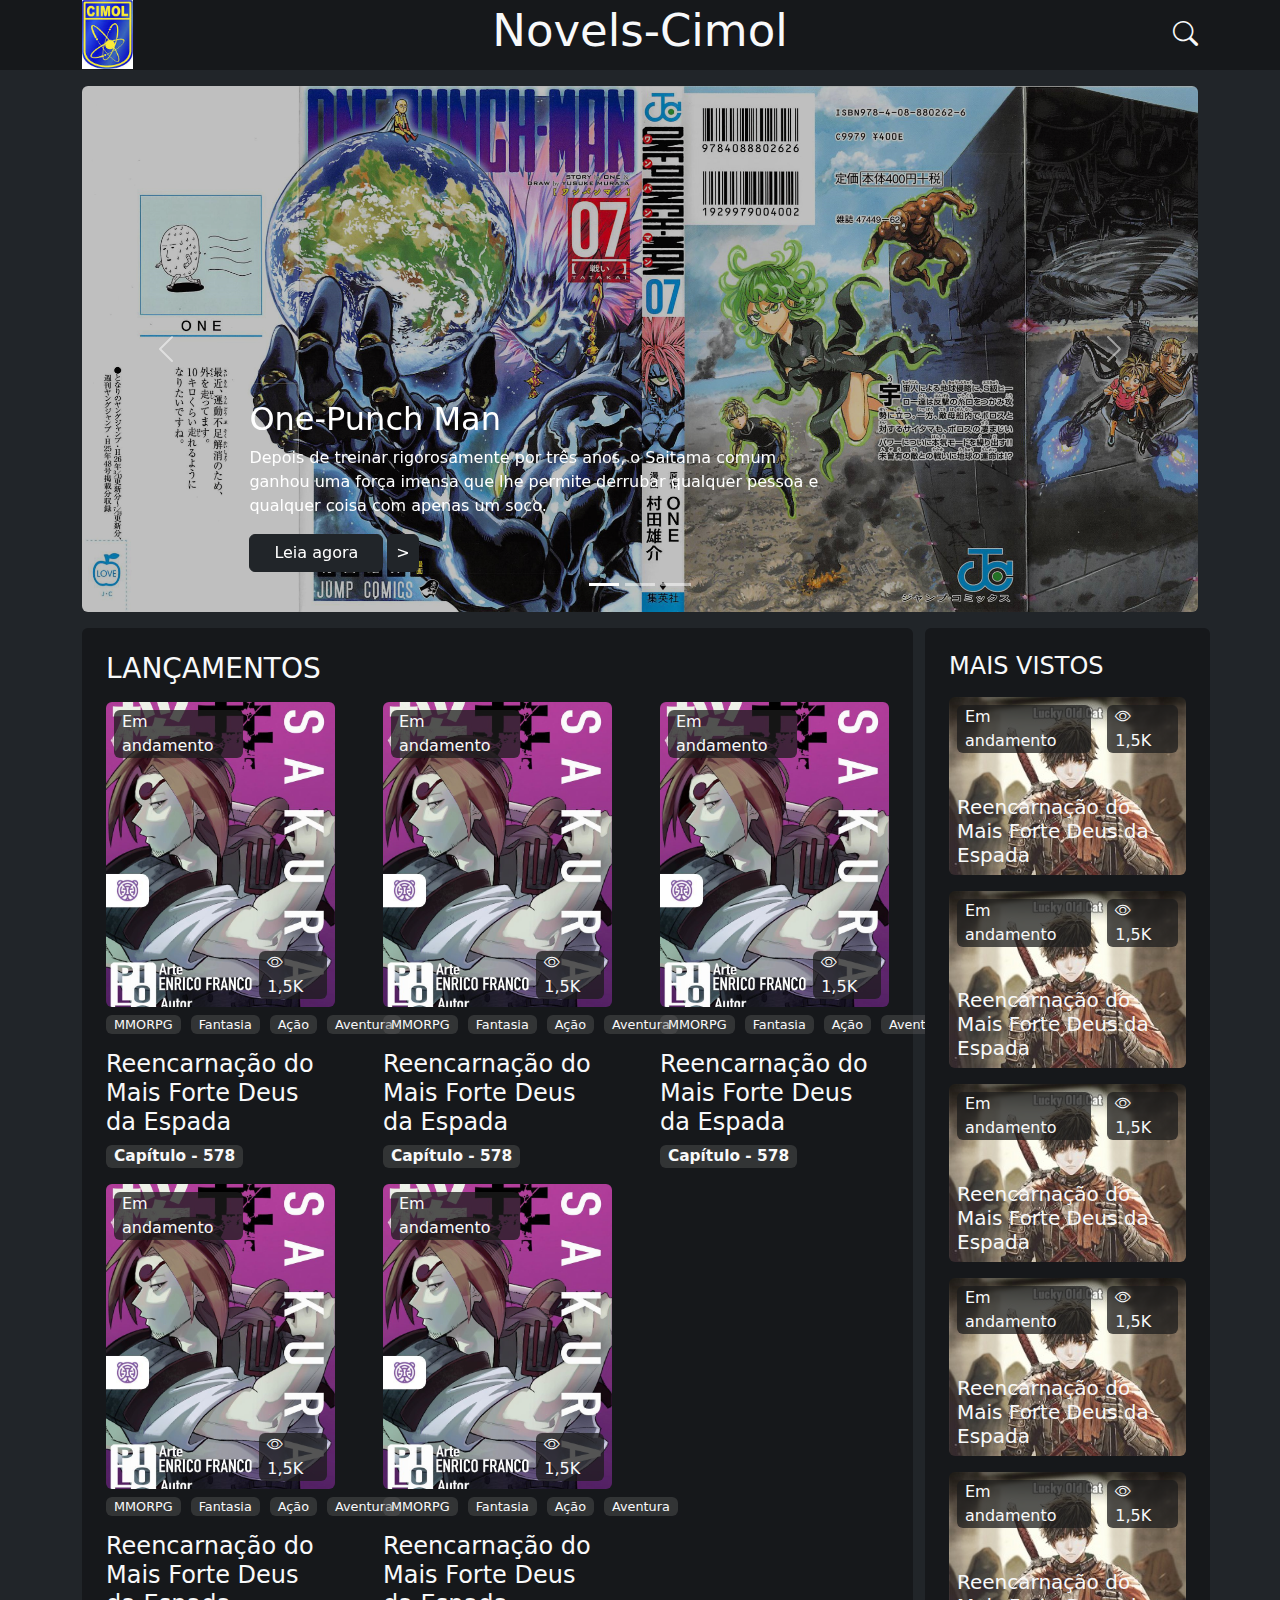
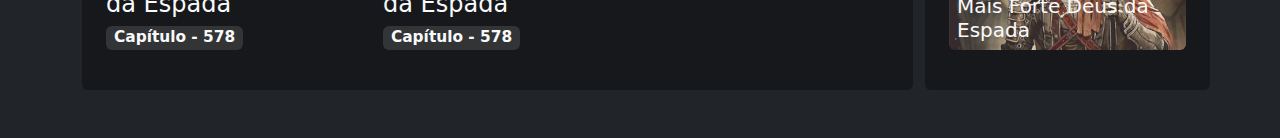
==== index.html @ 77d91a04 "Add files via upload" ====
<!DOCTYPE html>
<html lang="pt-br">
<head>
    <meta charset="UTF-8">
    <meta name="viewport" content="width=device-width, initial-scale=1.0">
    <title>Cimol-Novel</title>
    <link rel="stylesheet" href="https://cdn.jsdelivr.net/npm/bootstrap-icons@1.11.3/font/bootstrap-icons.min.css">
    <link href="https://cdn.jsdelivr.net/npm/bootstrap@5.3.3/dist/css/bootstrap.min.css" rel="stylesheet" integrity="sha384-QWTKZyjpPEjISv5WaRU9OFeRpok6YctnYmDr5pNlyT2bRjXh0JMhjY6hW+ALEwIH" crossorigin="anonymous">
    <link rel="stylesheet" href="style.css">
</head>
<body>
    <div style="background-color: #16181b;">
        <nav class="nave" >
            <div class="container">
                <div class="row text-light">
                    <div class="col">
                        <a href="index.html"><img src="imgs/cimol.jpeg" style="height: 69px"></a>
                    </div>
                    <div class="col text-center mt-1">
                        <h1 style="font-size: 45px;">Novels-Cimol<h1>
                    </div>
                    <div class="col d-flex justify-content-end">
                        <p>
                            <i class="bi bi-search" style="font-size: 25px;"></i>  
                        </p> 
                    </div>
                </div>
            </div>    
        </nav>
    </div>
    <div class="container">
        <div id="carouselExampleCaptions" class="carousel slide">
            <div class="carousel-indicators">
                <button type="button" data-bs-target="#carouselExampleCaptions" data-bs-slide-to="0" class="active" aria-current="true" aria-label="Slide 1"></button>
                <button type="button" data-bs-target="#carouselExampleCaptions" data-bs-slide-to="1" aria-label="Slide 2"></button>
                <button type="button" data-bs-target="#carouselExampleCaptions" data-bs-slide-to="2" aria-label="Slide 3"></button>
            </div>
            <div class="carousel-inner my-3 rounded">
                <div class="carousel-item active">
                    <a href="novel.html"><img src="imgs/oneP.jpg" class="d-block w-100 mx-auto" alt="..."></a>
                    <div class="carousel-caption d-none d-md-block">                        
                        <h2>One-Punch Man</h2>
                        <div class="sobre">
                            <p>Depois de treinar rigorosamente por três anos, o Saitama comum ganhou uma força imensa que lhe permite derrubar qualquer pessoa e qualquer coisa com apenas um soco.</p>
                        </div>
                        <div class="d-flex">
                            <a class="btn btn-dark fs-6 px-4" href="novel.html" role="button">Leia agora</a>
                            <a class="btn btn-dark fs-6 px-2 mx-1" href="novel.html" role="button">></a>
                        </div>
                    </div>
                </div>
                <div class="carousel-item">
                    <a href="novel.html"><img src="/imgs/tokyo-ghoul-0.jpg" class="d-block w-100 mx-auto" alt="..."></a>
                    <div class="text-right carousel-caption d-none d-md-block">
                        <h2>Tokyo Ghoul</h2>
                        <div class="sobre">
                            <p>Tokyo Ghoul é o título de uma série de mangá escrito e ilustrado por Sui Ishida. O primeiro capítulo do mangá foi lançado em 8 de setembro de 2011 na revista semanal Young Jump e o último em 18 de setembro de 2014.</p>
                        </div>
                        <div class="d-flex">
                            <a class="btn btn-dark fs-6 px-4" href="novel.html" role="button">Leia agora</a>
                            <a class="btn btn-dark fs-6 px-2 mx-1" href="novel.html" role="button">></a>
                        </div>
                    </div>
                </div>
                <div class="carousel-item">
                    <a href="novel.html"><img src="/imgs/toujuushi-v02.png" class="d-block w-100 mx-auto" alt="..."></a>
                    <div class="carousel-caption d-none d-md-block">
                        <h2>Toujuushi Bestialious</h2>
                        <div class="sobre">
                            <p>70 d.C. O mais poderoso império Roma começou a conquistar o mundo. A Europa inteira foi devastada pelo pé de Roman. Em Albion, para proteger sua terra natal, o Bravest Wyvern travou uma sangrenta batalha contra o invasor… O termo Bestiarii (闘獣士) refere-se àqueles que lutaram contra bestas, seja por meio de combate voluntário ou execução, durante a era romana antiga. Bestiarius refere-se a um único Bestiarii..</p>
                        </div>
                        <div class="d-flex">
                            <a class="btn btn-dark fs-6 px-4" href="novel.html" role="button">Leia agora</a>
                            <a class="btn btn-dark fs-6 px-2 mx-1" href="novel.html" role="button">></a>
                        </div>
                    </div>
                </div>
            </div>
            <button class="carousel-control-prev" type="button" data-bs-target="#carouselExampleCaptions" data-bs-slide="prev">
                <span class="carousel-control-prev-icon" aria-hidden="true"></span>
                <span class="visually-hidden">Previous</span>
            </button>
            <button class="carousel-control-next" type="button" data-bs-target="#carouselExampleCaptions" data-bs-slide="next">
                <span class="carousel-control-next-icon" aria-hidden="true"></span>
                <span class="visually-hidden">Next</span>
            </button>
          </div>
        <main class="row mb-5 ">
            <div class="col-12 col-lg-9 ">
                <div class="fundo-lanca rounded p-4">
                    <h3 class="text-light mb-3">LANÇAMENTOS</h3>
                    <div class="row gx-5">
                        <div class="col-12 col-md-6 col-lg-4">
                            <div class="img-capa overflow-hidden rounded">
                                <div class="d-flex justify-content-between h-100 w-100">
                                    <div>
                                        <p class="estado mx-2 my-2 rounded px-2 text-light">Em andamento</p>
                                    </div>
                                    <div class="align-self-end">
                                        <p class="estado mx-2 my-2 rounded px-2 text-light"><i class="bi bi-eye"></i> 1,5K</p>
                                    </div>
                                </div>
                            </div>
                            <div class="info">
                                <div class="d-flex text-light">
                                    <p class="rounded px-2">MMORPG</p>
                                    <p class="rounded px-2">Fantasia</p>
                                    <p class="rounded px-2">Ação</p>
                                    <p class="rounded px-2">Aventura</p>
                                </div>
                                <div class="d-flex text-light">
                                    <h4>Reencarnação do Mais Forte Deus da Espada</h4>
                                </div>
                                <div class="d-flex text-light">
                                    <p class="rounded px-2"><b>Capítulo - 578</b></p>
                                </div>
                            </div>
                        </div>
                        <div class="col-12 col-md-6 col-lg-4">
                            <div class="img-capa overflow-hidden rounded">
                                <div class="d-flex justify-content-between h-100 w-100">
                                    <div>
                                        <p class="estado mx-2 my-2 rounded px-2 text-light">Em andamento</p>
                                    </div>
                                    <div class="align-self-end">
                                        <p class="estado mx-2 my-2 rounded px-2 text-light"><i class="bi bi-eye"></i> 1,5K</p>
                                    </div>
                                </div>
                            </div>
                            <div class="info">
                                <div class="d-flex text-light">
                                    <p class="rounded px-2">MMORPG</p>
                                    <p class="rounded px-2">Fantasia</p>
                                    <p class="rounded px-2">Ação</p>
                                    <p class="rounded px-2">Aventura</p>
                                </div>
                                <div class="d-flex text-light">
                                    <h4>Reencarnação do Mais Forte Deus da Espada</h4>
                                </div>
                                <div class="d-flex text-light">
                                    <p class="rounded px-2"><b>Capítulo - 578</b></p>
                                </div>
                            </div>
                        </div>
                        <div class="col-12 col-md-6 col-lg-4">
                            <div class="img-capa overflow-hidden rounded">
                                <div class="d-flex justify-content-between h-100 w-100">
                                    <div>
                                        <p class="estado mx-2 my-2 rounded px-2 text-light">Em andamento</p>
                                    </div>
                                    <div class="align-self-end">
                                        <p class="estado mx-2 my-2 rounded px-2 text-light"><i class="bi bi-eye"></i> 1,5K</p>
                                    </div>
                                </div>
                            </div>
                            <div class="info">
                                <div class="d-flex text-light">
                                    <p class="rounded px-2">MMORPG</p>
                                    <p class="rounded px-2">Fantasia</p>
                                    <p class="rounded px-2">Ação</p>
                                    <p class="rounded px-2">Aventura</p>
                                </div>
                                <div class="d-flex text-light">
                                    <h4>Reencarnação do Mais Forte Deus da Espada</h4>
                                </div>
                                <div class="d-flex text-light">
                                    <p class="rounded px-2"><b>Capítulo - 578</b></p>
                                </div>
                            </div>
                        </div>
                        <div class="col-12 col-md-6 col-lg-4">
                            <div class="img-capa overflow-hidden rounded">
                                <div class="d-flex justify-content-between h-100 w-100">
                                    <div>
                                        <p class="estado mx-2 my-2 rounded px-2 text-light">Em andamento</p>
                                    </div>
                                    <div class="align-self-end">
                                        <p class="estado mx-2 my-2 rounded px-2 text-light"><i class="bi bi-eye"></i> 1,5K</p>
                                    </div>
                                </div>
                            </div>
                            <div class="info">
                                <div class="d-flex text-light">
                                    <p class="rounded px-2">MMORPG</p>
                                    <p class="rounded px-2">Fantasia</p>
                                    <p class="rounded px-2">Ação</p>
                                    <p class="rounded px-2">Aventura</p>
                                </div>
                                <div class="d-flex text-light">
                                    <h4>Reencarnação do Mais Forte Deus da Espada</h4>
                                </div>
                                <div class="d-flex text-light">
                                    <p class="rounded px-2"><b>Capítulo - 578</b></p>
                                </div>
                            </div>
                        </div>
                        <div class="col-12 col-md-6 col-lg-4">
                            <div class="img-capa overflow-hidden rounded">
                                <div class="d-flex justify-content-between h-100 w-100">
                                    <div>
                                        <p class="estado mx-2 my-2 rounded px-2 text-light">Em andamento</p>
                                    </div>
                                    <div class="align-self-end">
                                        <p class="estado mx-2 my-2 rounded px-2 text-light"><i class="bi bi-eye"></i> 1,5K</p>
                                    </div>
                                </div>
                            </div>
                            <div class="info">
                                <div class="d-flex text-light">
                                    <p class="rounded px-2">MMORPG</p>
                                    <p class="rounded px-2">Fantasia</p>
                                    <p class="rounded px-2">Ação</p>
                                    <p class="rounded px-2">Aventura</p>
                                </div>
                                <div class="d-flex text-light">
                                    <h4>Reencarnação do Mais Forte Deus da Espada</h4>
                                </div>
                                <div class="d-flex text-light">
                                    <p class="rounded px-2"><b>Capítulo - 578</b></p>
                                </div>
                            </div>
                        </div>
                    </div>
                </div>
            </div>
            <div class="fundo-visto col-12 col-lg-3 p-4 rounded">
                <h4 class="text-light mb-3">MAIS VISTOS</h4>
                <div class="row">
                    <div class="col-12 mb-3">
                        <div class="img-mais-vistos d-flex flex-column overflow-hidden rounded">
                            <div class="brilho d-flex justify-content-between h-100 w-100">
                                <div>
                                    <p class="estado mx-2 my-2 rounded px-2 text-light">Em andamento</p>
                                </div>
                                <div>
                                    <p class="estado mx-2 my-2 rounded px-2 text-light"><i class="bi bi-eye"></i> 1,5K</p>
                                </div>
                            </div>
                            <div class="brilho align-self-end mx-2 text-light">
                                <h5>Reencarnação do Mais Forte Deus da Espada</h5>
                            </div>
                        </div>
                    </div>
                    <div class="col-12 mb-3">
                        <div class="img-mais-vistos d-flex flex-column overflow-hidden rounded">
                            <div class="brilho d-flex justify-content-between h-100 w-100">
                                <div>
                                    <p class="estado mx-2 my-2 rounded px-2 text-light">Em andamento</p>
                                </div>
                                <div>
                                    <p class="estado mx-2 my-2 rounded px-2 text-light"><i class="bi bi-eye"></i> 1,5K</p>
                                </div>
                            </div>
                            <div class="brilho align-self-end mx-2 text-light">
                                <h5>Reencarnação do Mais Forte Deus da Espada</h5>
                            </div>
                        </div>
                    </div>
                    <div class="col-12 mb-3">
                        <div class="img-mais-vistos d-flex flex-column overflow-hidden rounded">
                            <div class="brilho d-flex justify-content-between h-100 w-100">
                                <div>
                                    <p class="estado mx-2 my-2 rounded px-2 text-light">Em andamento</p>
                                </div>
                                <div>
                                    <p class="estado mx-2 my-2 rounded px-2 text-light"><i class="bi bi-eye"></i> 1,5K</p>
                                </div>
                            </div>
                            <div class="brilho align-self-end mx-2 text-light">
                                <h5>Reencarnação do Mais Forte Deus da Espada</h5>
                            </div>
                        </div>
                    </div>
                    <div class="col-12 mb-3">
                        <div class="img-mais-vistos d-flex flex-column overflow-hidden rounded">
                            <div class="brilho d-flex justify-content-between h-100 w-100">
                                <div>
                                    <p class="estado mx-2 my-2 rounded px-2 text-light">Em andamento</p>
                                </div>
                                <div>
                                    <p class="estado mx-2 my-2 rounded px-2 text-light"><i class="bi bi-eye"></i> 1,5K</p>
                                </div>
                            </div>
                            <div class="brilho align-self-end mx-2 text-light">
                                <h5>Reencarnação do Mais Forte Deus da Espada</h5>
                            </div>
                        </div>
                    </div>
                    <div class="col-12 mb-3">
                        <div class="img-mais-vistos d-flex flex-column overflow-hidden rounded">
                            <div class="brilho d-flex justify-content-between h-100 w-100">
                                <div>
                                    <p class="estado mx-2 my-2 rounded px-2 text-light">Em andamento</p>
                                </div>
                                <div>
                                    <p class="estado mx-2 my-2 rounded px-2 text-light"><i class="bi bi-eye"></i> 1,5K</p>
                                </div>
                            </div>
                            <div class="brilho align-self-end mx-2 text-light">
                                <h5>Reencarnação do Mais Forte Deus da Espada</h5>
                            </div>
                        </div>
                    </div>
                </div>
            </div>
        </main>
    </div>

    <script>
        window.onload = function() {
            alert("Página carregada com sucesso!");
        };
    </script>

<script src="https://cdn.jsdelivr.net/npm/bootstrap@5.3.3/dist/js/bootstrap.bundle.min.js" integrity="sha384-YvpcrYf0tY3lHB60NNkmXc5s9fDVZLESaAA55NDzOxhy9GkcIdslK1eN7N6jIeHz" crossorigin="anonymous"></script>
<script src="https://cdn.jsdelivr.net/npm/@popperjs/core@2.11.8/dist/umd/popper.min.js" integrity="sha384-I7E8VVD/ismYTF4hNIPjVp/Zjvgyol6VFvRkX/vR+Vc4jQkC+hVqc2pM8ODewa9r" crossorigin="anonymous"></script>
<script src="https://cdn.jsdelivr.net/npm/bootstrap@5.3.3/dist/js/bootstrap.min.js" integrity="sha384-0pUGZvbkm6XF6gxjEnlmuGrJXVbNuzT9qBBavbLwCsOGabYfZo0T0to5eqruptLy" crossorigin="anonymous"></script>
</body>
</html>
---- style.css ----
body {
    background-color: #212529;
}

.nave p {
    margin-top: 1em;
}

.carousel-caption {
    text-align: left;
}

.carousel-caption .sobre {
    margin-right: 25%;
}

.carousel-inner img{ 
    filter: brightness(75%); 
}

.fundo-lanca {
    background-color: #16181b;
}

.img-capa {
    width: 100%;
    aspect-ratio: 3/4;
    background-image: url(/imgs/sakurai.jpeg);
    background-size: cover;
}
.info {
    margin-top: 8px;
}

.info p {
    font-size: 0.8em;
    background-color: rgba(92, 92, 92, 0.41);
    margin-right: 10px;
}

.info p b {
    font-size: 1.2em;
}

.estado {
    background-color: rgba(28, 28, 28, 0.75);
    width: fit-content;
    font-size: 1em;
}

/*                  LADO                */

.fundo-visto {
    background-color: #16181b;
}

.img-mais-vistos {
    width: 100%;
    aspect-ratio: 4/3;
    background-image: url(/imgs/reencarnacao-do-mais-forte-deus-da-espada.jpeg);
    background-size: cover;
}

/**/

.img-capa-novel {
    width: 50%;
    height: auto;
    aspect-ratio: 3/4;
    background-image: url(/imgs/sakurai.jpeg);
    background-size: cover;
}
.estado-novel {
    margin-top: 0;
    margin-bottom: 0.0rem;
}
.caps-novel {
    margin-top: 0;
    margin-bottom: 0.7rem;
}
.capitulos-ler {
    border-radius: 50px 50px 0px 0px;
}
.capitulos {
    border-radius: 30px;
    border: #F8F9FA 2px solid;
}
.capitulos-esquerda {
    border-bottom: #F8F9FA 2px solid;
    border-right: #F8F9FA 1px solid;
}
.capitulos-direita {
    border-bottom: #F8F9FA 2px solid;
    border-left: #F8F9FA 1px solid;
}
.capitulos-esquerda-baixo {
    border-right: #F8F9FA 1px solid;
}
.capitulos-direita-baixo {
    border-left: #F8F9FA 1px solid;
}
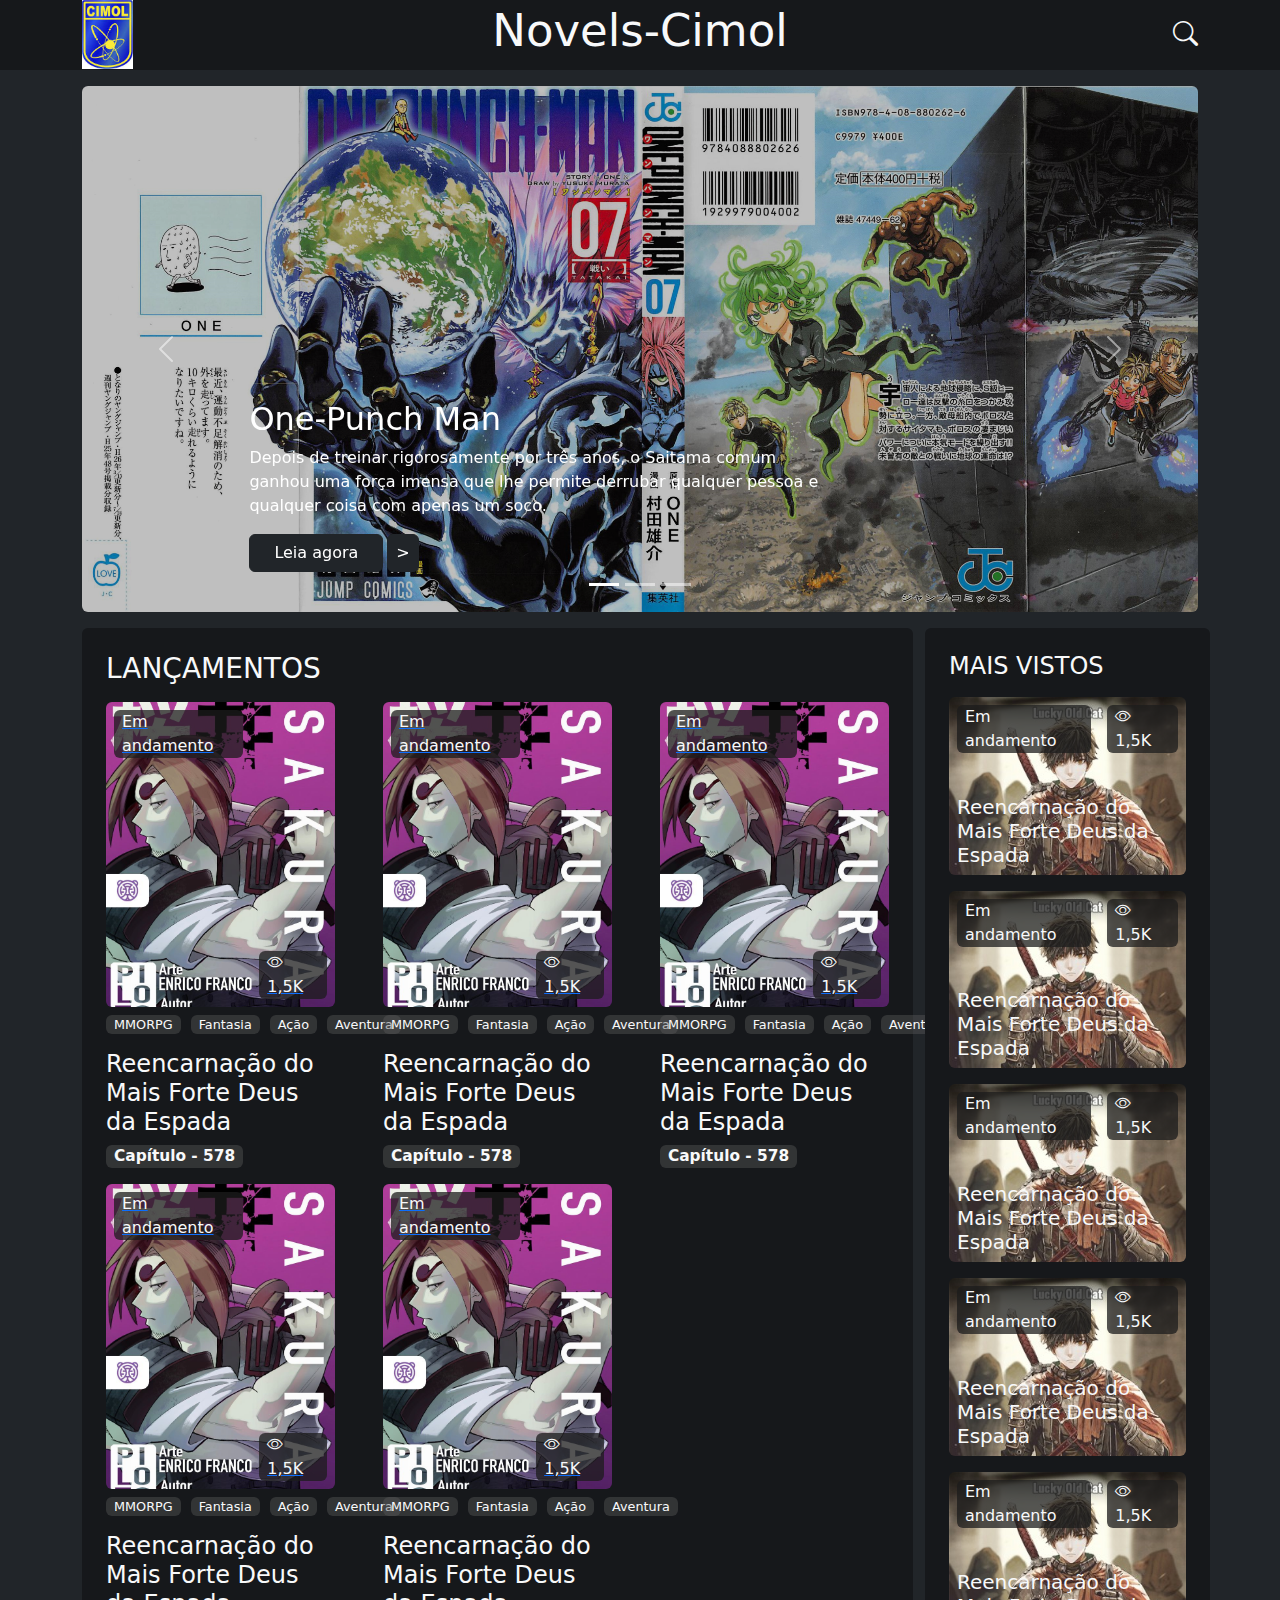
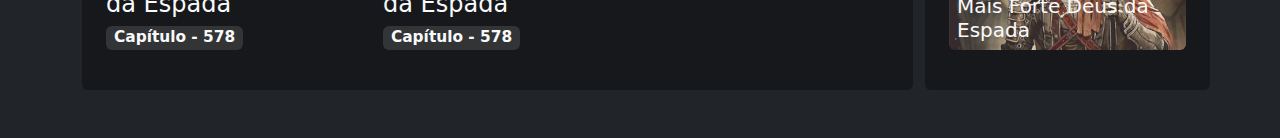
==== commit d5ea84ab: "Update index.html" ====
--- a/index.html
+++ b/index.html
@@ -91,120 +91,120 @@
                     <h3 class="text-light mb-3">LANÇAMENTOS</h3>
                     <div class="row gx-5">
                         <div class="col-12 col-md-6 col-lg-4">
-                            <div class="img-capa overflow-hidden rounded">
-                                <div class="d-flex justify-content-between h-100 w-100">
-                                    <div>
-                                        <p class="estado mx-2 my-2 rounded px-2 text-light">Em andamento</p>
-                                    </div>
-                                    <div class="align-self-end">
-                                        <p class="estado mx-2 my-2 rounded px-2 text-light"><i class="bi bi-eye"></i> 1,5K</p>
-                                    </div>
-                                </div>
-                            </div>
-                            <div class="info">
-                                <div class="d-flex text-light">
-                                    <p class="rounded px-2">MMORPG</p>
-                                    <p class="rounded px-2">Fantasia</p>
-                                    <p class="rounded px-2">Ação</p>
-                                    <p class="rounded px-2">Aventura</p>
-                                </div>
-                                <div class="d-flex text-light">
-                                    <h4>Reencarnação do Mais Forte Deus da Espada</h4>
-                                </div>
-                                <div class="d-flex text-light">
-                                    <p class="rounded px-2"><b>Capítulo - 578</b></p>
-                                </div>
-                            </div>
-                        </div>
-                        <div class="col-12 col-md-6 col-lg-4">
-                            <div class="img-capa overflow-hidden rounded">
-                                <div class="d-flex justify-content-between h-100 w-100">
-                                    <div>
-                                        <p class="estado mx-2 my-2 rounded px-2 text-light">Em andamento</p>
-                                    </div>
-                                    <div class="align-self-end">
-                                        <p class="estado mx-2 my-2 rounded px-2 text-light"><i class="bi bi-eye"></i> 1,5K</p>
-                                    </div>
-                                </div>
-                            </div>
-                            <div class="info">
-                                <div class="d-flex text-light">
-                                    <p class="rounded px-2">MMORPG</p>
-                                    <p class="rounded px-2">Fantasia</p>
-                                    <p class="rounded px-2">Ação</p>
-                                    <p class="rounded px-2">Aventura</p>
-                                </div>
-                                <div class="d-flex text-light">
-                                    <h4>Reencarnação do Mais Forte Deus da Espada</h4>
-                                </div>
-                                <div class="d-flex text-light">
-                                    <p class="rounded px-2"><b>Capítulo - 578</b></p>
-                                </div>
-                            </div>
-                        </div>
-                        <div class="col-12 col-md-6 col-lg-4">
-                            <div class="img-capa overflow-hidden rounded">
-                                <div class="d-flex justify-content-between h-100 w-100">
-                                    <div>
-                                        <p class="estado mx-2 my-2 rounded px-2 text-light">Em andamento</p>
-                                    </div>
-                                    <div class="align-self-end">
-                                        <p class="estado mx-2 my-2 rounded px-2 text-light"><i class="bi bi-eye"></i> 1,5K</p>
-                                    </div>
-                                </div>
-                            </div>
-                            <div class="info">
-                                <div class="d-flex text-light">
-                                    <p class="rounded px-2">MMORPG</p>
-                                    <p class="rounded px-2">Fantasia</p>
-                                    <p class="rounded px-2">Ação</p>
-                                    <p class="rounded px-2">Aventura</p>
-                                </div>
-                                <div class="d-flex text-light">
-                                    <h4>Reencarnação do Mais Forte Deus da Espada</h4>
-                                </div>
-                                <div class="d-flex text-light">
-                                    <p class="rounded px-2"><b>Capítulo - 578</b></p>
-                                </div>
-                            </div>
-                        </div>
-                        <div class="col-12 col-md-6 col-lg-4">
-                            <div class="img-capa overflow-hidden rounded">
-                                <div class="d-flex justify-content-between h-100 w-100">
-                                    <div>
-                                        <p class="estado mx-2 my-2 rounded px-2 text-light">Em andamento</p>
-                                    </div>
-                                    <div class="align-self-end">
-                                        <p class="estado mx-2 my-2 rounded px-2 text-light"><i class="bi bi-eye"></i> 1,5K</p>
-                                    </div>
-                                </div>
-                            </div>
-                            <div class="info">
-                                <div class="d-flex text-light">
-                                    <p class="rounded px-2">MMORPG</p>
-                                    <p class="rounded px-2">Fantasia</p>
-                                    <p class="rounded px-2">Ação</p>
-                                    <p class="rounded px-2">Aventura</p>
-                                </div>
-                                <div class="d-flex text-light">
-                                    <h4>Reencarnação do Mais Forte Deus da Espada</h4>
-                                </div>
-                                <div class="d-flex text-light">
-                                    <p class="rounded px-2"><b>Capítulo - 578</b></p>
-                                </div>
-                            </div>
-                        </div>
-                        <div class="col-12 col-md-6 col-lg-4">
-                            <div class="img-capa overflow-hidden rounded">
-                                <div class="d-flex justify-content-between h-100 w-100">
-                                    <div>
-                                        <p class="estado mx-2 my-2 rounded px-2 text-light">Em andamento</p>
-                                    </div>
-                                    <div class="align-self-end">
-                                        <p class="estado mx-2 my-2 rounded px-2 text-light"><i class="bi bi-eye"></i> 1,5K</p>
-                                    </div>
-                                </div>
-                            </div>
+                            <a href="novel.html"><div class="img-capa overflow-hidden rounded">
+                                <div class="d-flex justify-content-between h-100 w-100">
+                                    <div>
+                                        <p class="estado mx-2 my-2 rounded px-2 text-light">Em andamento</p>
+                                    </div>
+                                    <div class="align-self-end">
+                                        <p class="estado mx-2 my-2 rounded px-2 text-light"><i class="bi bi-eye"></i> 1,5K</p>
+                                    </div>
+                                </div>
+                            </div></a>
+                            <div class="info">
+                                <div class="d-flex text-light">
+                                    <p class="rounded px-2">MMORPG</p>
+                                    <p class="rounded px-2">Fantasia</p>
+                                    <p class="rounded px-2">Ação</p>
+                                    <p class="rounded px-2">Aventura</p>
+                                </div>
+                                <div class="d-flex text-light">
+                                    <h4>Reencarnação do Mais Forte Deus da Espada</h4>
+                                </div>
+                                <div class="d-flex text-light">
+                                    <p class="rounded px-2"><b>Capítulo - 578</b></p>
+                                </div>
+                            </div>
+                        </div>
+                        <div class="col-12 col-md-6 col-lg-4">
+                            <a href="novel.html"><div class="img-capa overflow-hidden rounded">
+                                <div class="d-flex justify-content-between h-100 w-100">
+                                    <div>
+                                        <p class="estado mx-2 my-2 rounded px-2 text-light">Em andamento</p>
+                                    </div>
+                                    <div class="align-self-end">
+                                        <p class="estado mx-2 my-2 rounded px-2 text-light"><i class="bi bi-eye"></i> 1,5K</p>
+                                    </div>
+                                </div>
+                            </div></a>
+                            <div class="info">
+                                <div class="d-flex text-light">
+                                    <p class="rounded px-2">MMORPG</p>
+                                    <p class="rounded px-2">Fantasia</p>
+                                    <p class="rounded px-2">Ação</p>
+                                    <p class="rounded px-2">Aventura</p>
+                                </div>
+                                <div class="d-flex text-light">
+                                    <h4>Reencarnação do Mais Forte Deus da Espada</h4>
+                                </div>
+                                <div class="d-flex text-light">
+                                    <p class="rounded px-2"><b>Capítulo - 578</b></p>
+                                </div>
+                            </div>
+                        </div>
+                        <div class="col-12 col-md-6 col-lg-4">
+                            <a href="novel.html"><div class="img-capa overflow-hidden rounded">
+                                <div class="d-flex justify-content-between h-100 w-100">
+                                    <div>
+                                        <p class="estado mx-2 my-2 rounded px-2 text-light">Em andamento</p>
+                                    </div>
+                                    <div class="align-self-end">
+                                        <p class="estado mx-2 my-2 rounded px-2 text-light"><i class="bi bi-eye"></i> 1,5K</p>
+                                    </div>
+                                </div>
+                            </div></a>
+                            <div class="info">
+                                <div class="d-flex text-light">
+                                    <p class="rounded px-2">MMORPG</p>
+                                    <p class="rounded px-2">Fantasia</p>
+                                    <p class="rounded px-2">Ação</p>
+                                    <p class="rounded px-2">Aventura</p>
+                                </div>
+                                <div class="d-flex text-light">
+                                    <h4>Reencarnação do Mais Forte Deus da Espada</h4>
+                                </div>
+                                <div class="d-flex text-light">
+                                    <p class="rounded px-2"><b>Capítulo - 578</b></p>
+                                </div>
+                            </div>
+                        </div>
+                        <div class="col-12 col-md-6 col-lg-4">
+                            <a href="novel.html"><div class="img-capa overflow-hidden rounded">
+                                <div class="d-flex justify-content-between h-100 w-100">
+                                    <div>
+                                        <p class="estado mx-2 my-2 rounded px-2 text-light">Em andamento</p>
+                                    </div>
+                                    <div class="align-self-end">
+                                        <p class="estado mx-2 my-2 rounded px-2 text-light"><i class="bi bi-eye"></i> 1,5K</p>
+                                    </div>
+                                </div>
+                            </div></a>
+                            <div class="info">
+                                <div class="d-flex text-light">
+                                    <p class="rounded px-2">MMORPG</p>
+                                    <p class="rounded px-2">Fantasia</p>
+                                    <p class="rounded px-2">Ação</p>
+                                    <p class="rounded px-2">Aventura</p>
+                                </div>
+                                <div class="d-flex text-light">
+                                    <h4>Reencarnação do Mais Forte Deus da Espada</h4>
+                                </div>
+                                <div class="d-flex text-light">
+                                    <p class="rounded px-2"><b>Capítulo - 578</b></p>
+                                </div>
+                            </div>
+                        </div>
+                        <div class="col-12 col-md-6 col-lg-4">
+                            <a href="novel.html"><div class="img-capa overflow-hidden rounded">
+                                <div class="d-flex justify-content-between h-100 w-100">
+                                    <div>
+                                        <p class="estado mx-2 my-2 rounded px-2 text-light">Em andamento</p>
+                                    </div>
+                                    <div class="align-self-end">
+                                        <p class="estado mx-2 my-2 rounded px-2 text-light"><i class="bi bi-eye"></i> 1,5K</p>
+                                    </div>
+                                </div>
+                            </div></a>
                             <div class="info">
                                 <div class="d-flex text-light">
                                     <p class="rounded px-2">MMORPG</p>
@@ -305,15 +305,9 @@
             </div>
         </main>
     </div>
-
-    <script>
-        window.onload = function() {
-            alert("Página carregada com sucesso!");
-        };
-    </script>
 
 <script src="https://cdn.jsdelivr.net/npm/bootstrap@5.3.3/dist/js/bootstrap.bundle.min.js" integrity="sha384-YvpcrYf0tY3lHB60NNkmXc5s9fDVZLESaAA55NDzOxhy9GkcIdslK1eN7N6jIeHz" crossorigin="anonymous"></script>
 <script src="https://cdn.jsdelivr.net/npm/@popperjs/core@2.11.8/dist/umd/popper.min.js" integrity="sha384-I7E8VVD/ismYTF4hNIPjVp/Zjvgyol6VFvRkX/vR+Vc4jQkC+hVqc2pM8ODewa9r" crossorigin="anonymous"></script>
 <script src="https://cdn.jsdelivr.net/npm/bootstrap@5.3.3/dist/js/bootstrap.min.js" integrity="sha384-0pUGZvbkm6XF6gxjEnlmuGrJXVbNuzT9qBBavbLwCsOGabYfZo0T0to5eqruptLy" crossorigin="anonymous"></script>
 </body>
-</html>+</html>
--- a/style.css
+++ b/style.css
@@ -25,7 +25,7 @@
 .img-capa {
     width: 100%;
     aspect-ratio: 3/4;
-    background-image: url(/imgs/sakurai.jpeg);
+    background-image: url(./imgs/sakurai.jpeg);
     background-size: cover;
 }
 .info {
@@ -57,7 +57,7 @@
 .img-mais-vistos {
     width: 100%;
     aspect-ratio: 4/3;
-    background-image: url(/imgs/reencarnacao-do-mais-forte-deus-da-espada.jpeg);
+    background-image: url(./imgs/reencarnacao-do-mais-forte-deus-da-espada.jpeg);
     background-size: cover;
 }
 
@@ -67,7 +67,7 @@
     width: 50%;
     height: auto;
     aspect-ratio: 3/4;
-    background-image: url(/imgs/sakurai.jpeg);
+    background-image: url(./imgs/sakurai.jpeg);
     background-size: cover;
 }
 .estado-novel {
@@ -98,4 +98,4 @@
 }
 .capitulos-direita-baixo {
     border-left: #F8F9FA 1px solid;
-}+}
